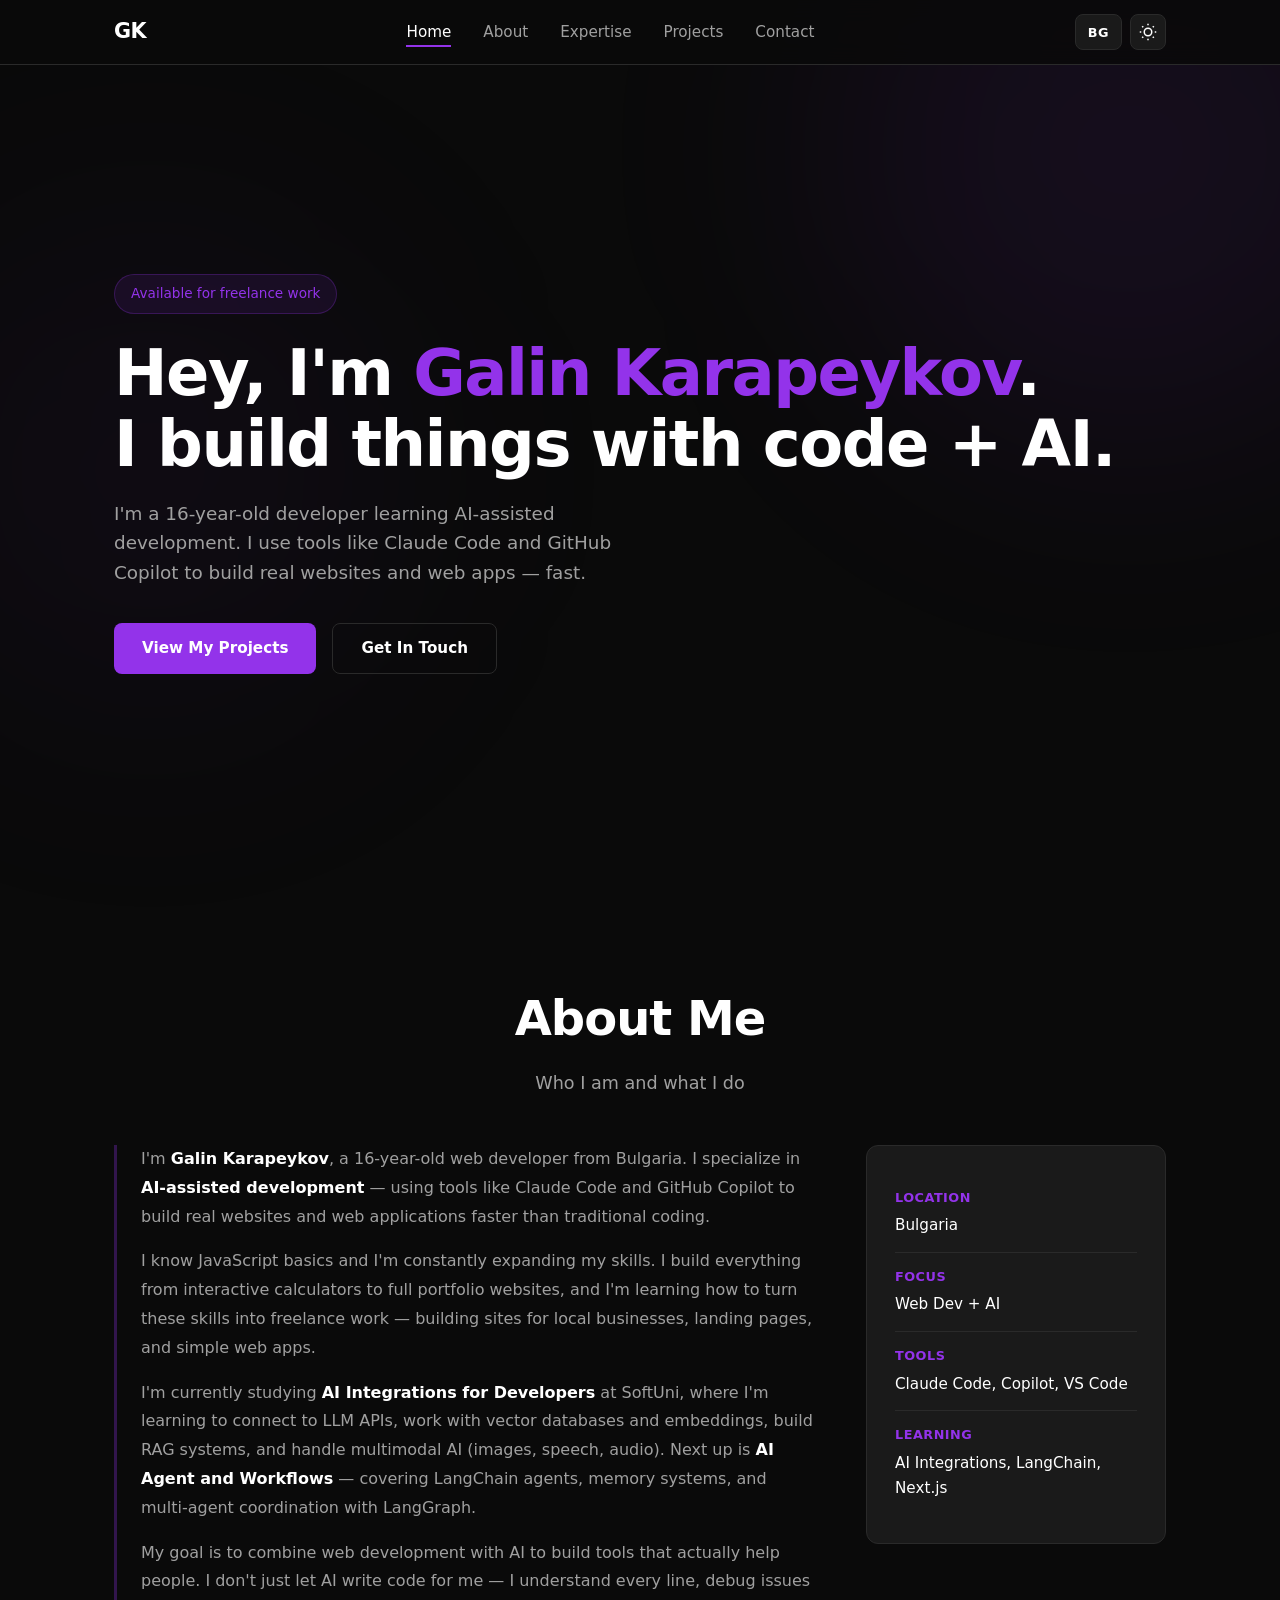
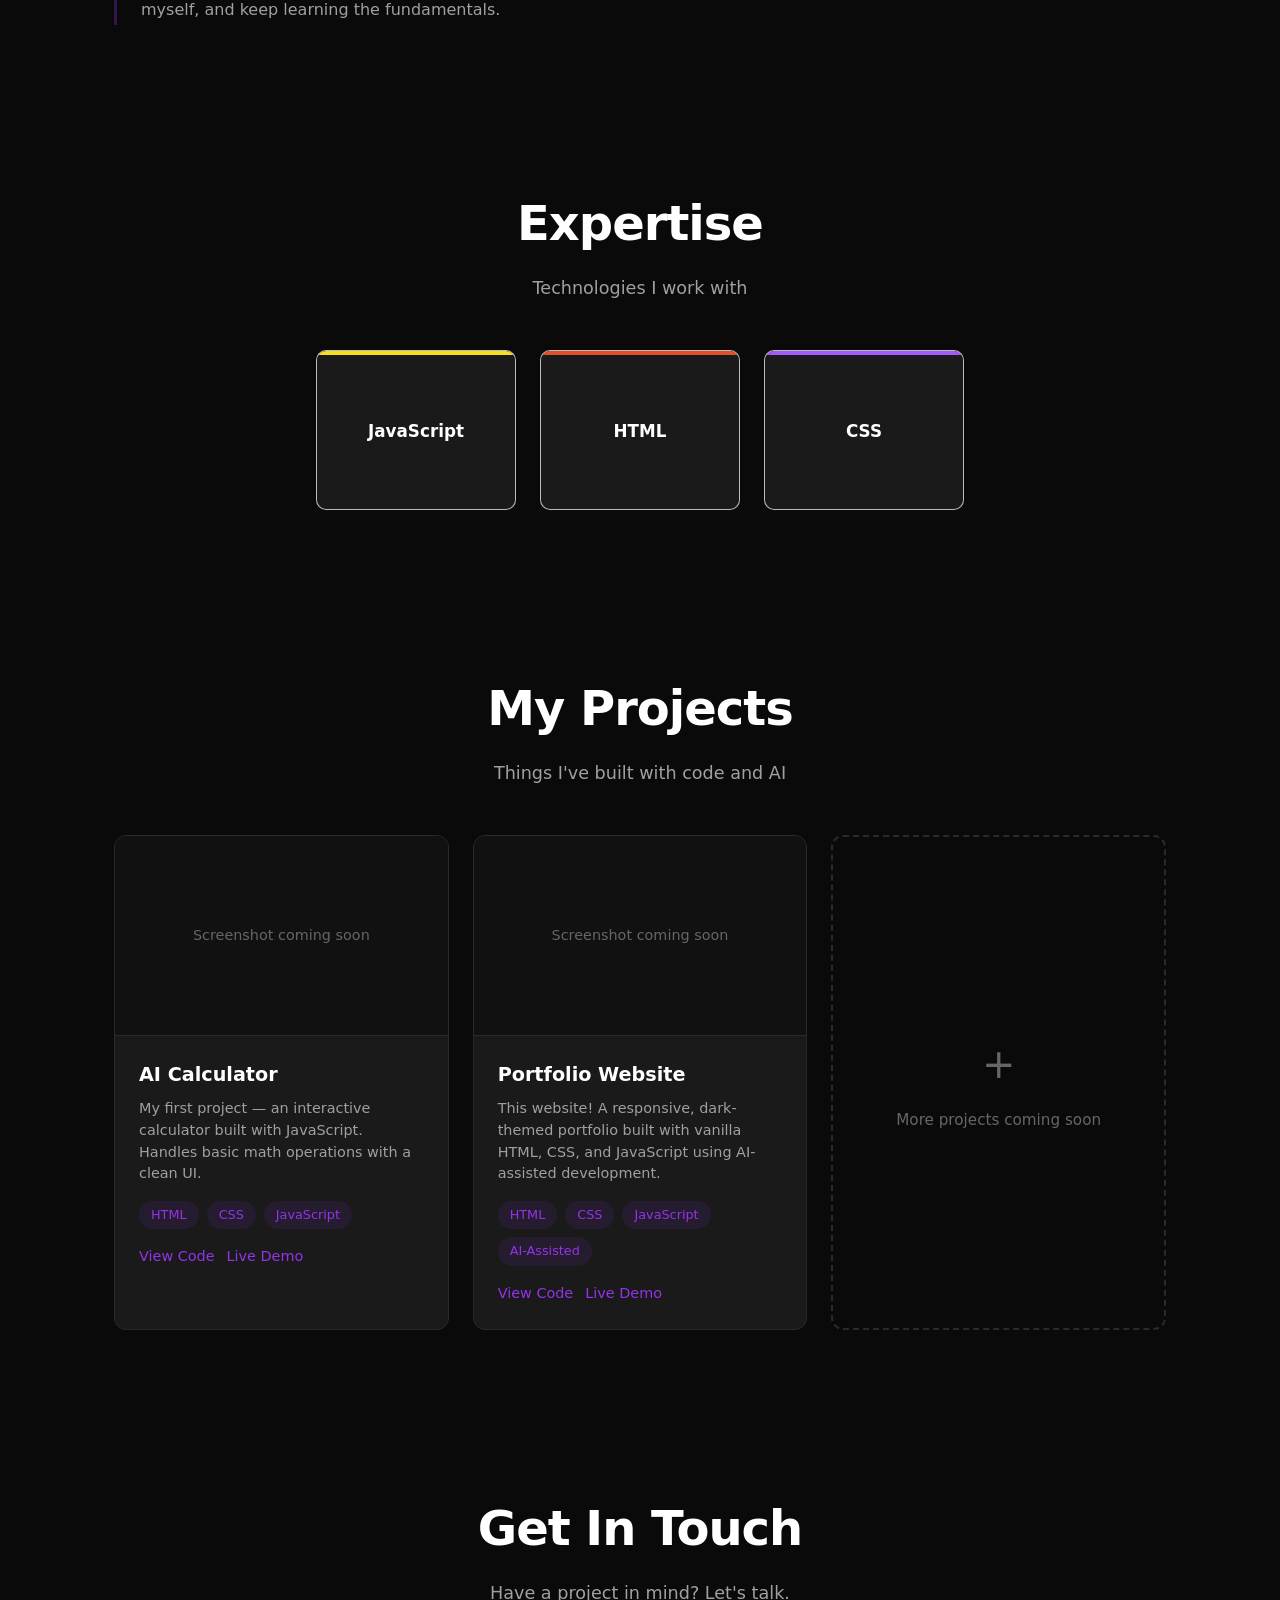
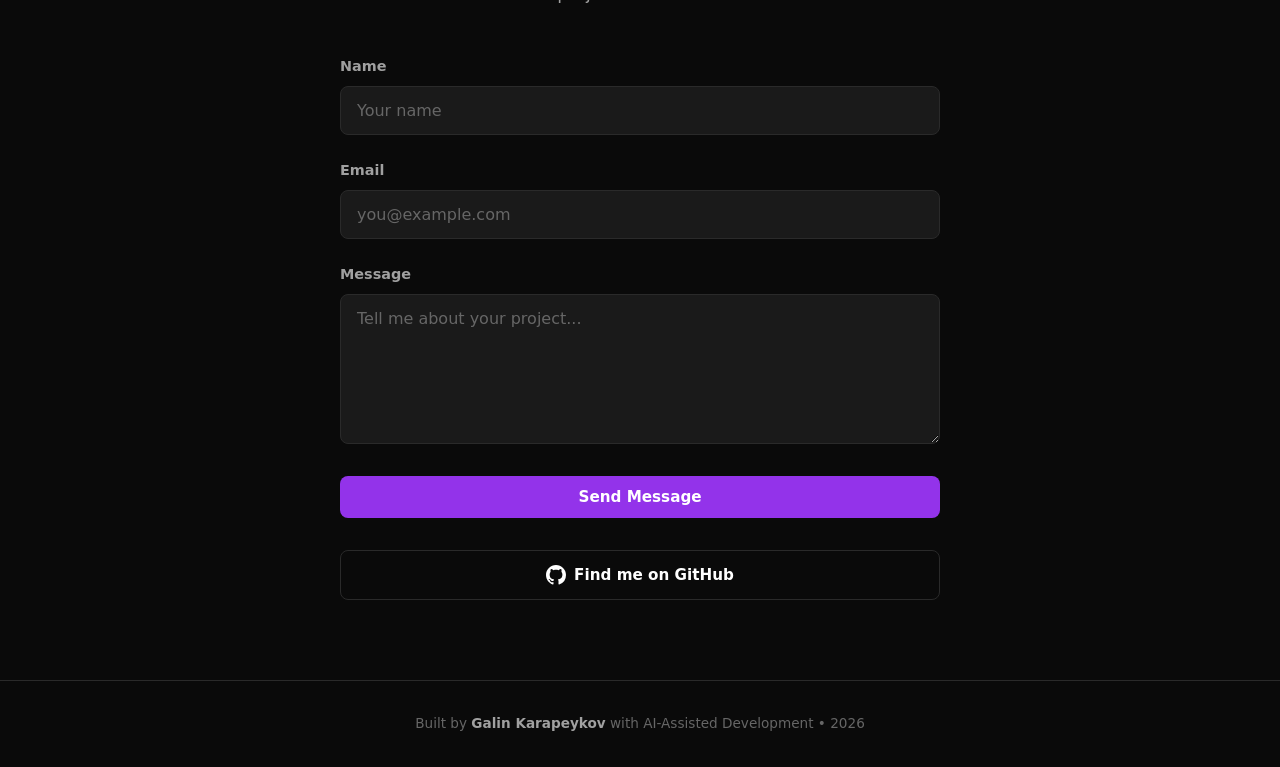
==== my-portfolio/index.html @ fb7d3550 "add portfolio website + extend course to 10 days Portfolio: dark/light theme, BG/EN language toggle," ====
<!DOCTYPE html>
<html lang="en" data-theme="dark">
<head>
  <meta charset="UTF-8">
  <meta name="viewport" content="width=device-width, initial-scale=1.0">
  <title>Galin Karapeykov | Web Developer & AI Builder</title>
  <link rel="stylesheet" href="css/style.css">
</head>
<body>

  <!-- HEADER -->
  <header>
    <nav>
      <a href="#home" class="logo">GK</a>
      <ul class="nav-links">
        <li><a href="#home" data-i18n="nav-home">Home</a></li>
        <li><a href="#about" data-i18n="nav-about">About</a></li>
        <li><a href="#expertise" data-i18n="nav-expertise">Expertise</a></li>
        <li><a href="#projects" data-i18n="nav-projects">Projects</a></li>
        <li><a href="#contact" data-i18n="nav-contact">Contact</a></li>
      </ul>
      <div class="nav-controls">
        <button class="toggle-lang" aria-label="Switch language">BG</button>
        <button class="toggle-theme" aria-label="Toggle theme">
          <svg class="icon-sun" width="18" height="18" viewBox="0 0 24 24" fill="none" stroke="currentColor" stroke-width="2"><circle cx="12" cy="12" r="5"></circle><line x1="12" y1="1" x2="12" y2="3"></line><line x1="12" y1="21" x2="12" y2="23"></line><line x1="4.22" y1="4.22" x2="5.64" y2="5.64"></line><line x1="18.36" y1="18.36" x2="19.78" y2="19.78"></line><line x1="1" y1="12" x2="3" y2="12"></line><line x1="21" y1="12" x2="23" y2="12"></line><line x1="4.22" y1="19.78" x2="5.64" y2="18.36"></line><line x1="18.36" y1="5.64" x2="19.78" y2="4.22"></line></svg>
          <svg class="icon-moon" width="18" height="18" viewBox="0 0 24 24" fill="none" stroke="currentColor" stroke-width="2"><path d="M21 12.79A9 9 0 1 1 11.21 3 7 7 0 0 0 21 12.79z"></path></svg>
        </button>
        <button class="menu-toggle" aria-label="Toggle menu">
          <span></span>
          <span></span>
          <span></span>
        </button>
      </div>
    </nav>
  </header>

  <!-- MAIN CONTENT -->
  <main>

    <!-- HOME / HERO -->
    <section id="home" class="hero">
      <div class="hero-badge" data-i18n="hero-badge">Available for freelance work</div>
      <h1 data-i18n-html="hero-title">Hey, I'm <span class="accent">Galin Karapeykov</span>.<br>I build things with code&nbsp;+&nbsp;AI.</h1>
      <p data-i18n="hero-desc">I'm a 16-year-old developer learning AI-assisted development. I use tools like Claude Code and GitHub Copilot to build real websites and web apps — fast.</p>
      <div class="hero-buttons">
        <a href="#projects" class="btn btn-primary" data-i18n="hero-btn-projects">View My Projects</a>
        <a href="#contact" class="btn btn-secondary" data-i18n="hero-btn-contact">Get In Touch</a>
      </div>
    </section>

    <!-- ABOUT ME -->
    <section id="about">
      <div class="section-header reveal">
        <h2 data-i18n="about-title">About Me</h2>
        <p data-i18n="about-subtitle">Who I am and what I do</p>
      </div>

      <div class="about-content reveal">
        <div class="about-text">
          <p data-i18n-html="about-p1">I'm <strong>Galin Karapeykov</strong>, a 16-year-old web developer from Bulgaria. I specialize in <strong>AI-assisted development</strong> — using tools like Claude Code and GitHub Copilot to build real websites and web applications faster than traditional coding.</p>

          <p data-i18n="about-p2">I know JavaScript basics and I'm constantly expanding my skills. I build everything from interactive calculators to full portfolio websites, and I'm learning how to turn these skills into freelance work — building sites for local businesses, landing pages, and simple web apps.</p>

          <p data-i18n-html="about-p3">I'm currently studying <strong>AI Integrations for Developers</strong> at SoftUni, where I'm learning to connect to LLM APIs, work with vector databases and embeddings, build RAG systems, and handle multimodal AI (images, speech, audio). Next up is <strong>AI Agent and Workflows</strong> — covering LangChain agents, memory systems, and multi-agent coordination with LangGraph.</p>

          <p data-i18n="about-p4">My goal is to combine web development with AI to build tools that actually help people. I don't just let AI write code for me — I understand every line, debug issues myself, and keep learning the fundamentals.</p>
        </div>

        <div class="about-details">
          <div class="detail-item">
            <span class="detail-label" data-i18n="detail-location">Location</span>
            <span class="detail-value" data-i18n="detail-location-val">Bulgaria</span>
          </div>
          <div class="detail-item">
            <span class="detail-label" data-i18n="detail-focus">Focus</span>
            <span class="detail-value" data-i18n="detail-focus-val">Web Dev + AI</span>
          </div>
          <div class="detail-item">
            <span class="detail-label" data-i18n="detail-tools">Tools</span>
            <span class="detail-value">Claude Code, Copilot, VS Code</span>
          </div>
          <div class="detail-item">
            <span class="detail-label" data-i18n="detail-learning">Learning</span>
            <span class="detail-value" data-i18n="detail-learning-val">AI Integrations, LangChain, Next.js</span>
          </div>
        </div>
      </div>
    </section>

    <!-- EXPERTISE -->
    <section id="expertise">
      <div class="section-header reveal">
        <h2 data-i18n="expertise-title">Expertise</h2>
        <p data-i18n="expertise-subtitle">Technologies I work with</p>
      </div>

      <div class="expertise-grid">
        <div class="skill-box reveal" style="--bar-color: #f7df1e;">
          <div class="skill-inner">
            <div class="skill-front">
              <div class="skill-bar"></div>
              <span class="skill-name">JavaScript</span>
            </div>
            <div class="skill-back">
              <div class="skill-bar"></div>
              <p data-i18n="skill-js">The programming language of the web. Makes sites interactive — clicks, animations, form validation, and dynamic content.</p>
            </div>
          </div>
        </div>
        <div class="skill-box reveal" style="--bar-color: #e34f26;">
          <div class="skill-inner">
            <div class="skill-front">
              <div class="skill-bar"></div>
              <span class="skill-name">HTML</span>
            </div>
            <div class="skill-back">
              <div class="skill-bar"></div>
              <p data-i18n="skill-html">The skeleton of every webpage. Defines structure — headings, paragraphs, images, links, and forms. The foundation of the web.</p>
            </div>
          </div>
        </div>
        <div class="skill-box reveal" style="--bar-color: #a259ff;">
          <div class="skill-inner">
            <div class="skill-front">
              <div class="skill-bar"></div>
              <span class="skill-name">CSS</span>
            </div>
            <div class="skill-back">
              <div class="skill-bar"></div>
              <p data-i18n="skill-css">The design language of the web. Controls colors, fonts, layouts, animations, and responsiveness. Makes sites look professional.</p>
            </div>
          </div>
        </div>
      </div>
    </section>

    <!-- PROJECTS -->
    <section id="projects">
      <div class="section-header reveal">
        <h2 data-i18n="projects-title">My Projects</h2>
        <p data-i18n="projects-subtitle">Things I've built with code and AI</p>
      </div>

      <div class="projects-grid">
        <div class="project-card reveal">
          <div class="project-image" data-i18n="proj-img">Screenshot coming soon</div>
          <div class="project-info">
            <h3 data-i18n="proj1-title">AI Calculator</h3>
            <p data-i18n="proj1-desc">My first project — an interactive calculator built with JavaScript. Handles basic math operations with a clean UI.</p>
            <div class="project-tags">
              <span class="tag">HTML</span>
              <span class="tag">CSS</span>
              <span class="tag">JavaScript</span>
            </div>
            <div class="project-links">
              <a href="#" data-i18n="proj-code">View Code</a>
              <a href="#" data-i18n="proj-demo">Live Demo</a>
            </div>
          </div>
        </div>

        <div class="project-card reveal">
          <div class="project-image" data-i18n="proj-img">Screenshot coming soon</div>
          <div class="project-info">
            <h3 data-i18n="proj2-title">Portfolio Website</h3>
            <p data-i18n="proj2-desc">This website! A responsive, dark-themed portfolio built with vanilla HTML, CSS, and JavaScript using AI-assisted development.</p>
            <div class="project-tags">
              <span class="tag">HTML</span>
              <span class="tag">CSS</span>
              <span class="tag">JavaScript</span>
              <span class="tag">AI-Assisted</span>
            </div>
            <div class="project-links">
              <a href="#" data-i18n="proj-code">View Code</a>
              <a href="#" data-i18n="proj-demo">Live Demo</a>
            </div>
          </div>
        </div>

        <div class="project-card add-project reveal">
          <div class="add-icon">+</div>
          <p data-i18n="proj-more">More projects coming soon</p>
        </div>
      </div>
    </section>

    <!-- CONTACT -->
    <section id="contact">
      <div class="section-header reveal">
        <h2 data-i18n="contact-title">Get In Touch</h2>
        <p data-i18n="contact-subtitle">Have a project in mind? Let's talk.</p>
      </div>

      <div class="contact-container">
        <form id="contact-form">
          <div class="form-group reveal">
            <label for="name" data-i18n="form-name">Name</label>
            <input type="text" id="name" placeholder="Your name" data-i18n-ph="form-name-ph">
            <p class="error-message" data-i18n="err-name">Please enter your name</p>
          </div>

          <div class="form-group reveal">
            <label for="email" data-i18n="form-email">Email</label>
            <input type="email" id="email" placeholder="you@example.com">
            <p class="error-message" data-i18n="err-email">Please enter a valid email</p>
          </div>

          <div class="form-group reveal">
            <label for="message" data-i18n="form-message">Message</label>
            <textarea id="message" placeholder="Tell me about your project..." data-i18n-ph="form-msg-ph"></textarea>
            <p class="error-message" data-i18n="err-message">Please enter a message</p>
          </div>

          <button type="submit" class="btn btn-primary reveal" style="width: 100%; justify-content: center;" data-i18n="form-send">
            Send Message
          </button>
        </form>

        <div class="success-message">
          <div class="success-icon">
            <svg viewBox="0 0 24 24"><path d="M4 12l6 6L20 6"></path></svg>
          </div>
          <h2 data-i18n="success-title">Message Sent!</h2>
          <p data-i18n="success-desc">Thanks for reaching out. I'll get back to you soon.</p>
          <button id="reset-form" class="btn btn-secondary" style="margin-top: 24px;" data-i18n="form-reset">Send Another Message</button>
        </div>

        <a href="https://github.com/GalinKarapeykov" target="_blank" rel="noopener noreferrer" class="btn btn-github contact-github">
          <svg width="20" height="20" viewBox="0 0 24 24" fill="currentColor"><path d="M12 0C5.37 0 0 5.37 0 12c0 5.31 3.435 9.795 8.205 11.385.6.105.825-.255.825-.57 0-.285-.015-1.23-.015-2.235-3.015.555-3.795-.735-4.035-1.41-.135-.345-.72-1.41-1.23-1.695-.42-.225-1.02-.78-.015-.795.945-.015 1.62.87 1.845 1.23 1.08 1.815 2.805 1.305 3.495.99.105-.78.42-1.305.765-1.605-2.67-.3-5.46-1.335-5.46-5.925 0-1.305.465-2.385 1.23-3.225-.12-.3-.54-1.53.12-3.18 0 0 1.005-.315 3.3 1.23.96-.27 1.98-.405 3-.405s2.04.135 3 .405c2.295-1.56 3.3-1.23 3.3-1.23.66 1.65.24 2.88.12 3.18.765.84 1.23 1.905 1.23 3.225 0 4.605-2.805 5.625-5.475 5.925.435.375.81 1.095.81 2.22 0 1.605-.015 2.895-.015 3.3 0 .315.225.69.825.57A12.02 12.02 0 0 0 24 12c0-6.63-5.37-12-12-12z"></path></svg>
          <span data-i18n="github-btn">Find me on GitHub</span>
        </a>
      </div>
    </section>

  </main>

  <!-- FOOTER -->
  <footer>
    <p data-i18n-html="footer">Built by <strong>Galin Karapeykov</strong> with AI-Assisted Development • 2026</p>
  </footer>

  


  <script src="js/script.js"></script>
</body></html>
---- my-portfolio/css/style.css ----
/* ===== CSS CUSTOM PROPERTIES ===== */
[data-theme="dark"] {
  --bg-primary: #0a0a0a;
  --bg-secondary: #111111;
  --bg-card: #1a1a1a;
  --accent: #9333ea;
  --accent-hover: #7c22ce;
  --accent-glow: rgba(147, 51, 234, 0.15);
  --text-primary: #ffffff;
  --text-secondary: #a0a0a0;
  --text-muted: #666666;
  --border: #2a2a2a;
  --header-bg: rgba(10, 10, 10, 0.85);
  --skill-border: rgba(255, 255, 255, 0.7);
  --skill-border-hover: #ffffff;
  --glow-1: rgba(147, 51, 234, 0.08);
  --glow-2: rgba(107, 33, 168, 0.06);
}

[data-theme="light"] {
  --bg-primary: #f0f2f5;
  --bg-secondary: #e4e7eb;
  --bg-card: #ffffff;
  --accent: #7c3aed;
  --accent-hover: #6d28d9;
  --accent-glow: rgba(124, 58, 237, 0.1);
  --text-primary: #1a1a2e;
  --text-secondary: #555566;
  --text-muted: #888899;
  --border: #d8dbe0;
  --header-bg: rgba(240, 242, 245, 0.85);
  --skill-border: rgba(30, 30, 50, 0.5);
  --skill-border-hover: #1a1a2e;
  --glow-1: rgba(96, 165, 250, 0.1);
  --glow-2: rgba(147, 197, 253, 0.08);
}

:root {
  --radius: 12px;
  --transition: 0.3s ease;
}

/* ===== RESET & BASE ===== */
*,
*::before,
*::after {
  margin: 0;
  padding: 0;
  box-sizing: border-box;
}

html {
  scroll-behavior: smooth;
}

body {
  font-family: 'Inter', 'Segoe UI', system-ui, -apple-system, sans-serif;
  background-color: var(--bg-primary);
  color: var(--text-primary);
  line-height: 1.6;
  min-height: 100vh;
  overflow-x: hidden;
  transition: background-color 0.4s ease, color 0.4s ease;
}

/* Ambient glow blobs */
body::before,
body::after {
  content: '';
  position: fixed;
  border-radius: 50%;
  pointer-events: none;
  z-index: -1;
  filter: blur(120px);
  transition: background 0.4s ease;
}

body::before {
  width: 600px;
  height: 600px;
  background: var(--glow-1);
  top: -150px;
  right: -150px;
}

body::after {
  width: 500px;
  height: 500px;
  background: var(--glow-2);
  bottom: 20%;
  left: -100px;
}

a {
  color: var(--accent);
  text-decoration: none;
  transition: color var(--transition);
}

a:hover {
  color: var(--accent-hover);
}

img {
  max-width: 100%;
  display: block;
}

/* ===== HEADER & NAVIGATION ===== */
header {
  position: fixed;
  top: 0;
  left: 0;
  right: 0;
  z-index: 1000;
  background: var(--header-bg);
  backdrop-filter: blur(12px);
  border-bottom: 1px solid var(--border);
  transition: background var(--transition), border-color var(--transition);
}

nav {
  max-width: 1100px;
  margin: 0 auto;
  padding: 0 24px;
  height: 64px;
  display: grid;
  grid-template-columns: auto 1fr auto;
  align-items: center;
  gap: 16px;
}

.logo {
  font-size: 1.3rem;
  font-weight: 700;
  color: var(--text-primary);
  letter-spacing: -0.5px;
}

.nav-links {
  display: flex;
  list-style: none;
  gap: 32px;
  justify-self: center;
}

.nav-links a {
  color: var(--text-secondary);
  font-size: 0.95rem;
  font-weight: 500;
  position: relative;
  padding: 4px 0;
}

.nav-links a::after {
  content: '';
  position: absolute;
  bottom: -2px;
  left: 0;
  width: 0;
  height: 2px;
  background: var(--accent);
  transition: width var(--transition);
}

.nav-links a:hover,
.nav-links a.active {
  color: var(--text-primary);
}

.nav-links a:hover::after,
.nav-links a.active::after {
  width: 100%;
}

/* Nav controls (theme + lang + hamburger) */
.nav-controls {
  display: flex;
  align-items: center;
  gap: 8px;
  justify-self: end;
}

.toggle-theme,
.toggle-lang {
  background: var(--bg-card);
  border: 1px solid var(--border);
  color: var(--text-primary);
  cursor: pointer;
  border-radius: 8px;
  transition: all var(--transition);
  display: flex;
  align-items: center;
  justify-content: center;
}

.toggle-theme {
  width: 36px;
  height: 36px;
  padding: 0;
}

.toggle-theme:hover,
.toggle-lang:hover {
  border-color: var(--accent);
  color: var(--accent);
}

/* Show sun in dark mode, moon in light mode */
[data-theme="dark"] .icon-sun { display: block; }
[data-theme="dark"] .icon-moon { display: none; }
[data-theme="light"] .icon-sun { display: none; }
[data-theme="light"] .icon-moon { display: block; }

.toggle-lang {
  height: 36px;
  padding: 0 12px;
  font-size: 0.8rem;
  font-weight: 700;
  font-family: inherit;
  letter-spacing: 0.5px;
}

/* Mobile menu button */
.menu-toggle {
  display: none;
  background: none;
  border: none;
  cursor: pointer;
  padding: 4px;
}

.menu-toggle span {
  display: block;
  width: 24px;
  height: 2px;
  background: var(--text-primary);
  margin: 6px 0;
  transition: var(--transition);
  border-radius: 2px;
}

.menu-toggle.active span:nth-child(1) {
  transform: rotate(45deg) translate(5px, 6px);
}

.menu-toggle.active span:nth-child(2) {
  opacity: 0;
}

.menu-toggle.active span:nth-child(3) {
  transform: rotate(-45deg) translate(5px, -6px);
}

/* ===== MAIN CONTENT ===== */
main {
  padding-top: 64px;
}

section {
  padding: 80px 24px;
  max-width: 1100px;
  margin: 0 auto;
}

/* ===== HERO SECTION ===== */
.hero {
  min-height: calc(100vh - 64px);
  display: flex;
  flex-direction: column;
  justify-content: center;
  padding-top: 64px;
}

.hero-badge {
  display: inline-flex;
  align-items: center;
  gap: 8px;
  background: rgba(147, 51, 234, 0.1);
  border: 1px solid rgba(147, 51, 234, 0.25);
  padding: 8px 16px;
  border-radius: 100px;
  font-size: 0.85rem;
  color: var(--accent);
  width: fit-content;
  margin-bottom: 24px;
  animation: fadeInUp 0.6s ease;
}

.hero h1 {
  font-size: clamp(2.5rem, 6vw, 4rem);
  font-weight: 800;
  line-height: 1.1;
  letter-spacing: -1.5px;
  margin-bottom: 20px;
  animation: fadeInUp 0.6s ease 0.1s both;
}

.hero h1 .accent {
  color: var(--accent);
}

.hero p {
  font-size: 1.15rem;
  color: var(--text-secondary);
  max-width: 540px;
  margin-bottom: 36px;
  animation: fadeInUp 0.6s ease 0.2s both;
}

.hero-buttons {
  display: flex;
  gap: 16px;
  flex-wrap: wrap;
  animation: fadeInUp 0.6s ease 0.3s both;
}

/* ===== BUTTONS ===== */
.btn {
  display: inline-flex;
  align-items: center;
  gap: 8px;
  padding: 12px 28px;
  border-radius: 8px;
  font-size: 0.95rem;
  font-weight: 600;
  cursor: pointer;
  transition: all var(--transition);
  border: none;
  font-family: inherit;
}

.btn-primary {
  background: var(--accent);
  color: #fff;
}

.btn-primary:hover {
  background: var(--accent-hover);
  color: #fff;
  transform: translateY(-2px);
  box-shadow: 0 8px 24px rgba(147, 51, 234, 0.35);
}

.btn-secondary {
  background: transparent;
  color: var(--text-primary);
  border: 1px solid var(--border);
}

.btn-secondary:hover {
  border-color: var(--accent);
  color: var(--accent);
  transform: translateY(-2px);
}

.btn-github {
  background: transparent;
  color: var(--text-primary);
  border: 1px solid var(--border);
}

.btn-github svg {
  flex-shrink: 0;
}

.btn-github:hover {
  border-color: var(--text-primary);
  transform: translateY(-2px);
  background: rgba(128, 128, 128, 0.05);
  color: var(--text-primary);
}

.contact-github {
  margin-top: 32px;
  justify-content: center;
  width: 100%;
}

/* ===== ABOUT ME ===== */
.about-content {
  display: grid;
  grid-template-columns: 1fr 300px;
  gap: 48px;
  align-items: start;
}

.about-text {
  border-left: 3px solid rgba(147, 51, 234, 0.3);
  padding-left: 24px;
}

.about-text p {
  color: var(--text-secondary);
  font-size: 1rem;
  line-height: 1.8;
  margin-bottom: 16px;
}

.about-text p:last-child {
  margin-bottom: 0;
}

.about-text strong {
  color: var(--text-primary);
}

.about-details {
  background: var(--bg-card);
  border: 1px solid var(--border);
  border-radius: var(--radius);
  padding: 28px;
  transition: background var(--transition), border-color var(--transition);
}

.detail-item {
  padding: 14px 0;
  border-bottom: 1px solid var(--border);
}

.detail-item:last-child {
  border-bottom: none;
}

.detail-label {
  display: block;
  font-size: 0.8rem;
  font-weight: 600;
  color: var(--accent);
  text-transform: uppercase;
  letter-spacing: 0.5px;
  margin-bottom: 4px;
}

.detail-value {
  color: var(--text-primary);
  font-size: 0.95rem;
  font-weight: 500;
}

/* ===== SECTION HEADER ===== */
.section-header {
  text-align: center;
  margin-bottom: 48px;
}

.section-header h2 {
  font-size: clamp(2rem, 5vw, 3rem);
  font-weight: 800;
  letter-spacing: -1px;
  margin-bottom: 12px;
}

.section-header p {
  color: var(--text-secondary);
  font-size: 1.1rem;
}

/* ===== EXPERTISE / FLIP CARDS ===== */
.expertise-grid {
  display: flex;
  flex-wrap: wrap;
  gap: 24px;
  justify-content: center;
}

.skill-box {
  width: 200px;
  height: 160px;
  perspective: 800px;
  cursor: pointer;
}

.skill-inner {
  width: 100%;
  height: 100%;
  position: relative;
  transform-style: preserve-3d;
  transition: transform 0.6s ease;
}

.skill-box.flipped .skill-inner {
  transform: rotateY(180deg);
}

.skill-front,
.skill-back {
  position: absolute;
  width: 100%;
  height: 100%;
  backface-visibility: hidden;
  border: 1px solid var(--skill-border);
  border-radius: 10px;
  overflow: hidden;
  background: var(--bg-card);
  transition: border-color var(--transition), background var(--transition);
}

.skill-front {
  display: flex;
  flex-direction: column;
}

.skill-front .skill-name {
  flex: 1;
  display: flex;
  align-items: center;
  justify-content: center;
  font-size: 1.05rem;
  font-weight: 600;
  color: var(--text-primary);
}

.skill-back {
  transform: rotateY(180deg);
  display: flex;
  flex-direction: column;
}

.skill-back p {
  flex: 1;
  display: flex;
  align-items: center;
  padding: 16px;
  font-size: 0.8rem;
  line-height: 1.5;
  color: var(--text-secondary);
  text-align: center;
}

.skill-bar {
  height: 4px;
  background: var(--bar-color);
  flex-shrink: 0;
}

.skill-box:hover .skill-front {
  border-color: var(--skill-border-hover);
  box-shadow: 0 8px 30px rgba(128, 128, 128, 0.08),
              0 0 40px var(--accent-glow);
}

/* ===== PROJECT CARDS ===== */
.projects-grid {
  display: grid;
  grid-template-columns: repeat(auto-fill, minmax(320px, 1fr));
  gap: 24px;
}

.project-card {
  background: var(--bg-card);
  border: 1px solid var(--border);
  border-radius: var(--radius);
  overflow: hidden;
  transition: all var(--transition);
}

.project-card:hover {
  transform: translateY(-4px);
  border-color: var(--accent);
  box-shadow: 0 12px 40px rgba(147, 51, 234, 0.12);
}

.project-image {
  width: 100%;
  height: 200px;
  background: var(--bg-secondary);
  display: flex;
  align-items: center;
  justify-content: center;
  color: var(--text-muted);
  font-size: 0.9rem;
  border-bottom: 1px solid var(--border);
  transition: background var(--transition);
}

.project-info {
  padding: 24px;
}

.project-info h3 {
  font-size: 1.2rem;
  font-weight: 700;
  margin-bottom: 8px;
}

.project-info p {
  color: var(--text-secondary);
  font-size: 0.9rem;
  margin-bottom: 16px;
  line-height: 1.5;
}

.project-tags {
  display: flex;
  flex-wrap: wrap;
  gap: 8px;
  margin-bottom: 16px;
}

.tag {
  background: rgba(147, 51, 234, 0.1);
  color: var(--accent);
  padding: 4px 12px;
  border-radius: 100px;
  font-size: 0.8rem;
  font-weight: 500;
}

.project-links {
  display: flex;
  gap: 12px;
}

.project-links a {
  font-size: 0.9rem;
  font-weight: 500;
}

/* Add project card */
.add-project {
  border: 2px dashed var(--border);
  background: transparent;
  display: flex;
  flex-direction: column;
  align-items: center;
  justify-content: center;
  min-height: 340px;
  cursor: default;
}

.add-project:hover {
  border-color: var(--text-muted);
  transform: none;
  box-shadow: none;
}

.add-icon {
  font-size: 2.5rem;
  color: var(--text-muted);
  margin-bottom: 12px;
}

.add-project p {
  color: var(--text-muted);
  font-size: 0.95rem;
}

/* ===== CONTACT FORM ===== */
.contact-container {
  max-width: 600px;
  margin: 0 auto;
}

.form-group {
  margin-bottom: 24px;
}

.form-group label {
  display: block;
  font-size: 0.9rem;
  font-weight: 600;
  margin-bottom: 8px;
  color: var(--text-secondary);
}

.form-group input,
.form-group textarea {
  width: 100%;
  padding: 14px 16px;
  background: var(--bg-card);
  border: 1px solid var(--border);
  border-radius: 8px;
  color: var(--text-primary);
  font-size: 1rem;
  font-family: inherit;
  transition: border-color var(--transition), background var(--transition);
  outline: none;
}

.form-group input:focus,
.form-group textarea:focus {
  border-color: var(--accent);
}

.form-group input::placeholder,
.form-group textarea::placeholder {
  color: var(--text-muted);
}

.form-group textarea {
  resize: vertical;
  min-height: 150px;
}

.form-group .error-message {
  color: #ff4444;
  font-size: 0.8rem;
  margin-top: 6px;
  display: none;
}

.form-group.error input,
.form-group.error textarea {
  border-color: #ff4444;
}

.form-group.error .error-message {
  display: block;
}

/* Form fade-out */
#contact-form {
  transition: opacity 0.4s ease, transform 0.4s ease;
}

#contact-form.hiding {
  opacity: 0;
  transform: translateY(-10px);
  pointer-events: none;
}

/* Success message */
.success-message {
  display: none;
  text-align: center;
  padding: 48px 24px;
}

.success-message.show {
  display: block;
}

/* Animated checkmark circle */
.success-icon {
  width: 80px;
  height: 80px;
  border-radius: 50%;
  background: var(--accent);
  margin: 0 auto 24px;
  display: flex;
  align-items: center;
  justify-content: center;
  animation: successPop 0.6s cubic-bezier(0.34, 1.56, 0.64, 1) 0.2s both;
  box-shadow: 0 8px 32px rgba(147, 51, 234, 0.35);
}

.success-icon svg {
  width: 36px;
  height: 36px;
  fill: none;
  stroke: #fff;
  stroke-width: 3;
  stroke-linecap: round;
  stroke-linejoin: round;
}

.success-icon svg path {
  stroke-dasharray: 40;
  stroke-dashoffset: 40;
  animation: checkDraw 0.4s ease 0.7s forwards;
}

.success-message h2 {
  font-size: 1.5rem;
  margin-bottom: 8px;
  opacity: 0;
  animation: fadeInUp 0.5s ease 0.9s forwards;
}

.success-message p {
  color: var(--text-secondary);
  opacity: 0;
  animation: fadeInUp 0.5s ease 1.05s forwards;
}

.success-message .btn {
  opacity: 0;
  animation: fadeInUp 0.5s ease 1.2s forwards;
}

/* Pulse ring behind the circle */
.success-icon::after {
  content: '';
  position: absolute;
  width: 80px;
  height: 80px;
  border-radius: 50%;
  border: 2px solid var(--accent);
  animation: successRing 0.8s ease 0.3s both;
}

@keyframes successPop {
  from {
    opacity: 0;
    transform: scale(0);
  }
  to {
    opacity: 1;
    transform: scale(1);
  }
}

@keyframes checkDraw {
  to {
    stroke-dashoffset: 0;
  }
}

@keyframes successRing {
  0% {
    transform: scale(1);
    opacity: 0.6;
  }
  100% {
    transform: scale(1.8);
    opacity: 0;
  }
}

/* ===== FOOTER ===== */
footer {
  border-top: 1px solid var(--border);
  padding: 32px 24px;
  text-align: center;
  transition: border-color var(--transition);
}

footer p {
  color: var(--text-muted);
  font-size: 0.85rem;
}

footer strong {
  color: var(--text-secondary);
}

footer a {
  color: var(--accent);
}

/* ===== ANIMATIONS ===== */
@keyframes fadeInUp {
  from {
    opacity: 0;
    transform: translateY(20px);
  }
  to {
    opacity: 1;
    transform: translateY(0);
  }
}

/* Scroll reveal animation */
.reveal {
  opacity: 0;
  transform: translateY(30px);
  transition: opacity 0.6s ease, transform 0.6s ease;
}

.reveal.visible {
  opacity: 1;
  transform: translateY(0);
}

/* ===== RESPONSIVE ===== */
@media (max-width: 768px) {
  .menu-toggle {
    display: block;
  }

  .nav-links {
    position: fixed;
    top: 64px;
    left: 0;
    right: 0;
    background: var(--header-bg);
    backdrop-filter: blur(12px);
    flex-direction: column;
    align-items: center;
    gap: 0;
    padding: 0;
    max-height: 0;
    overflow: hidden;
    transition: max-height 0.4s ease, padding 0.4s ease;
    border-bottom: 1px solid transparent;
  }

  .nav-links.open {
    max-height: 350px;
    padding: 16px 0;
    border-bottom-color: var(--border);
  }

  .nav-links li {
    width: 100%;
    text-align: center;
  }

  .nav-links a {
    display: block;
    padding: 12px 24px;
    font-size: 1rem;
  }

  .hero h1 {
    font-size: 2.2rem;
  }

  .hero-buttons {
    flex-direction: column;
  }

  .btn {
    justify-content: center;
  }

  .about-content {
    grid-template-columns: 1fr;
  }

  .skill-box {
    width: 160px;
    height: 140px;
  }

  .projects-grid {
    grid-template-columns: 1fr;
  }

  section {
    padding: 60px 20px;
  }
}
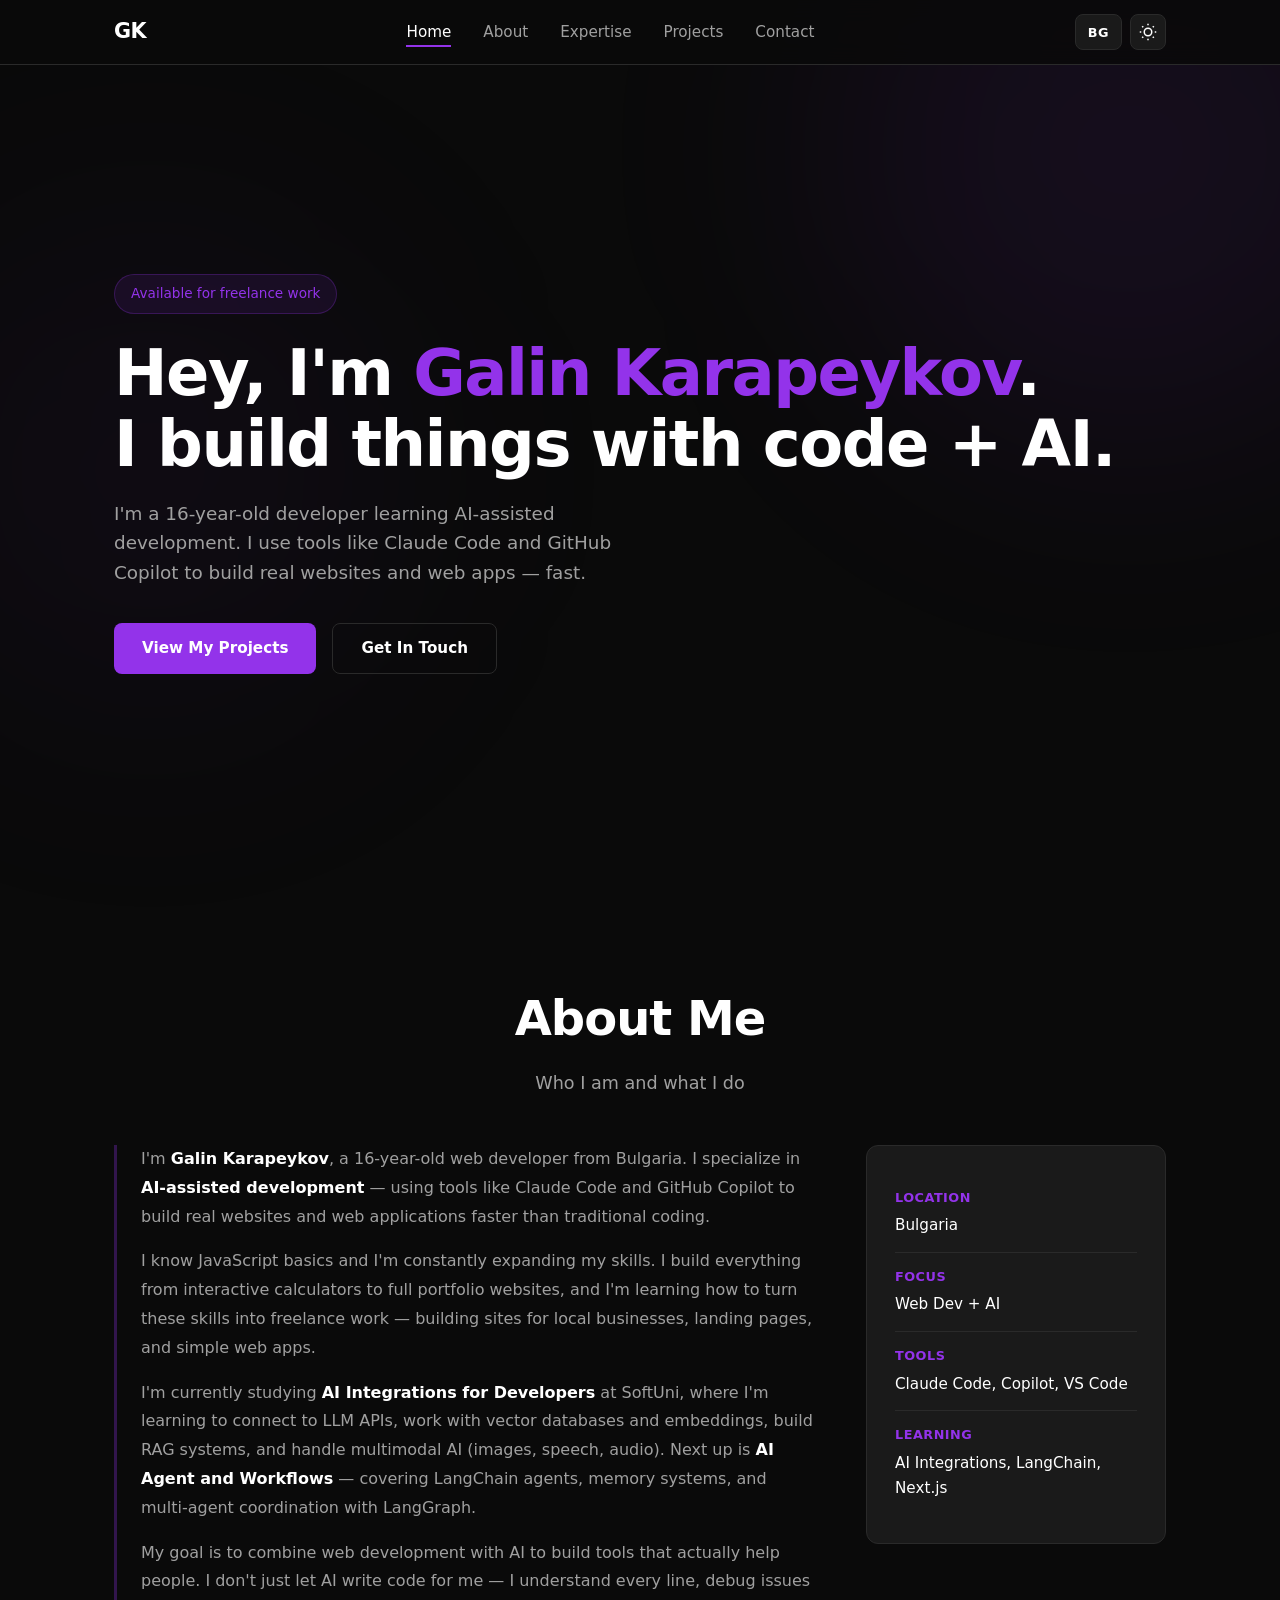
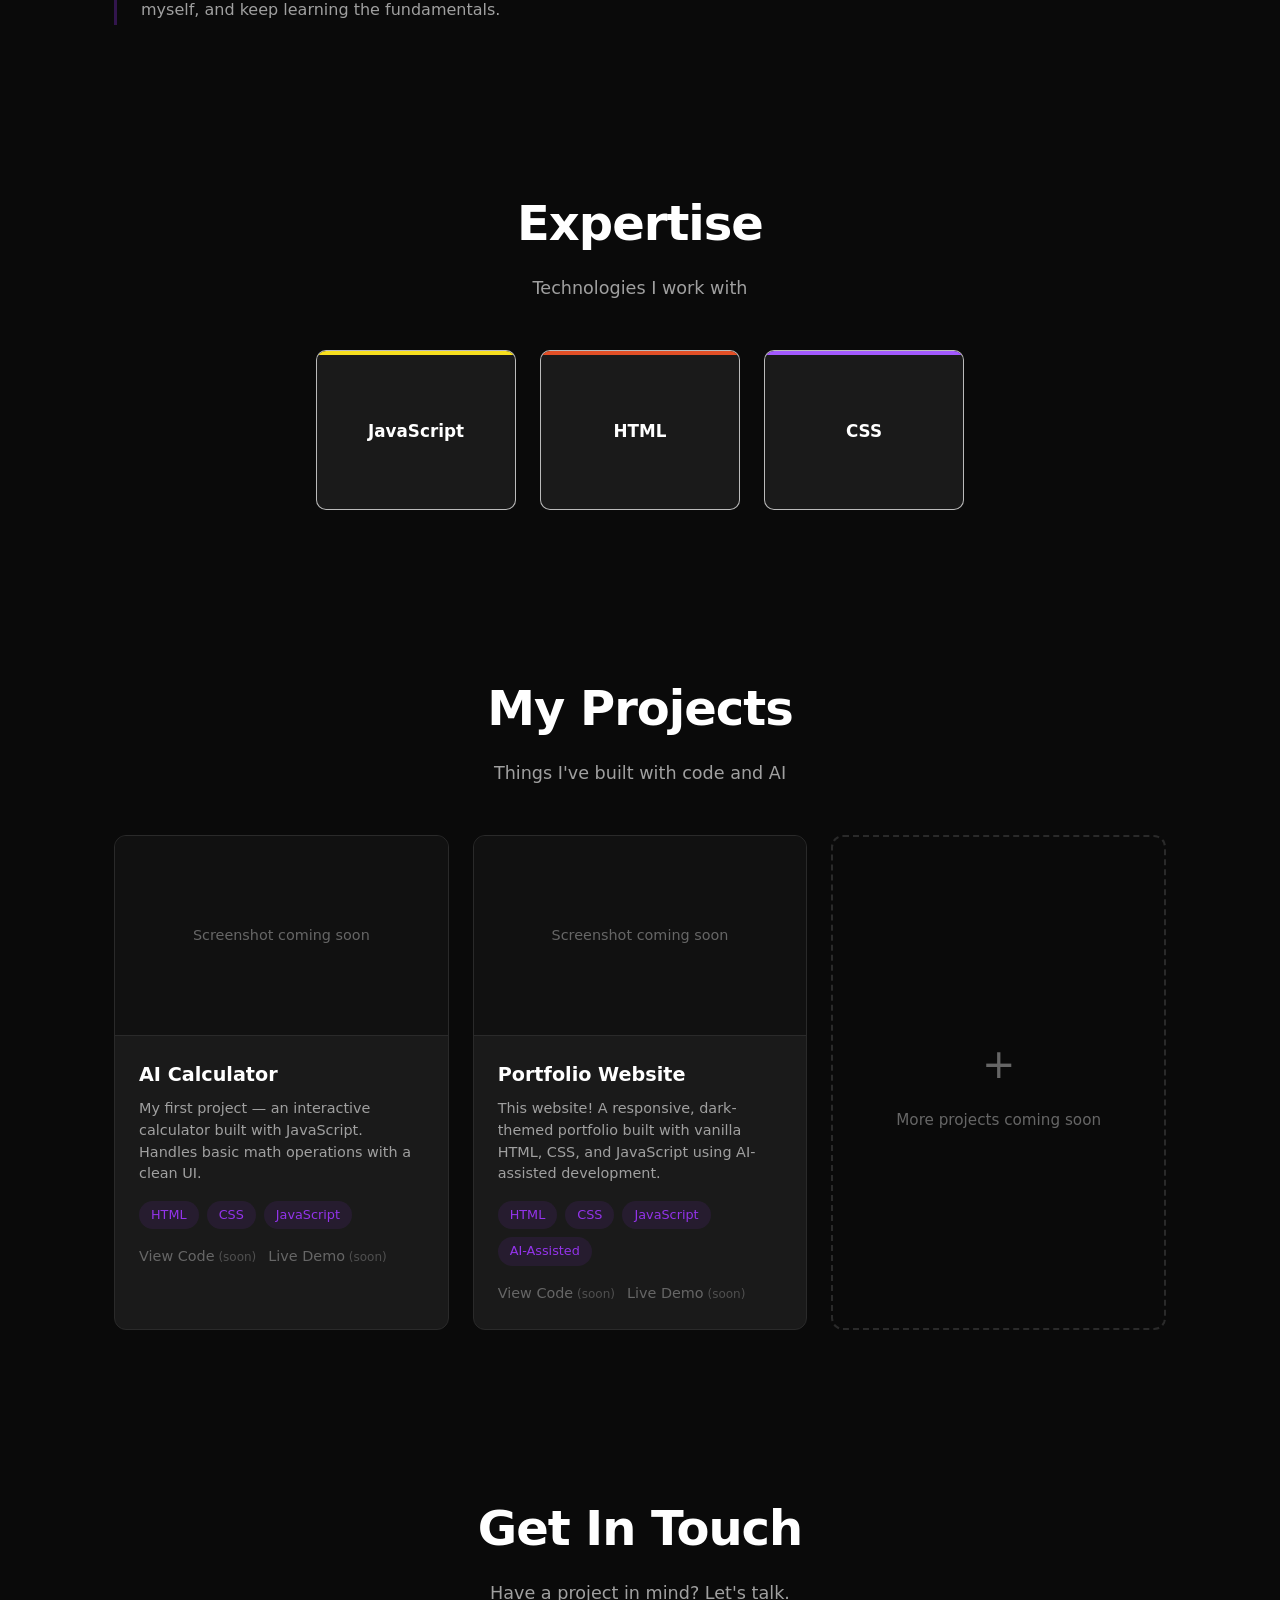
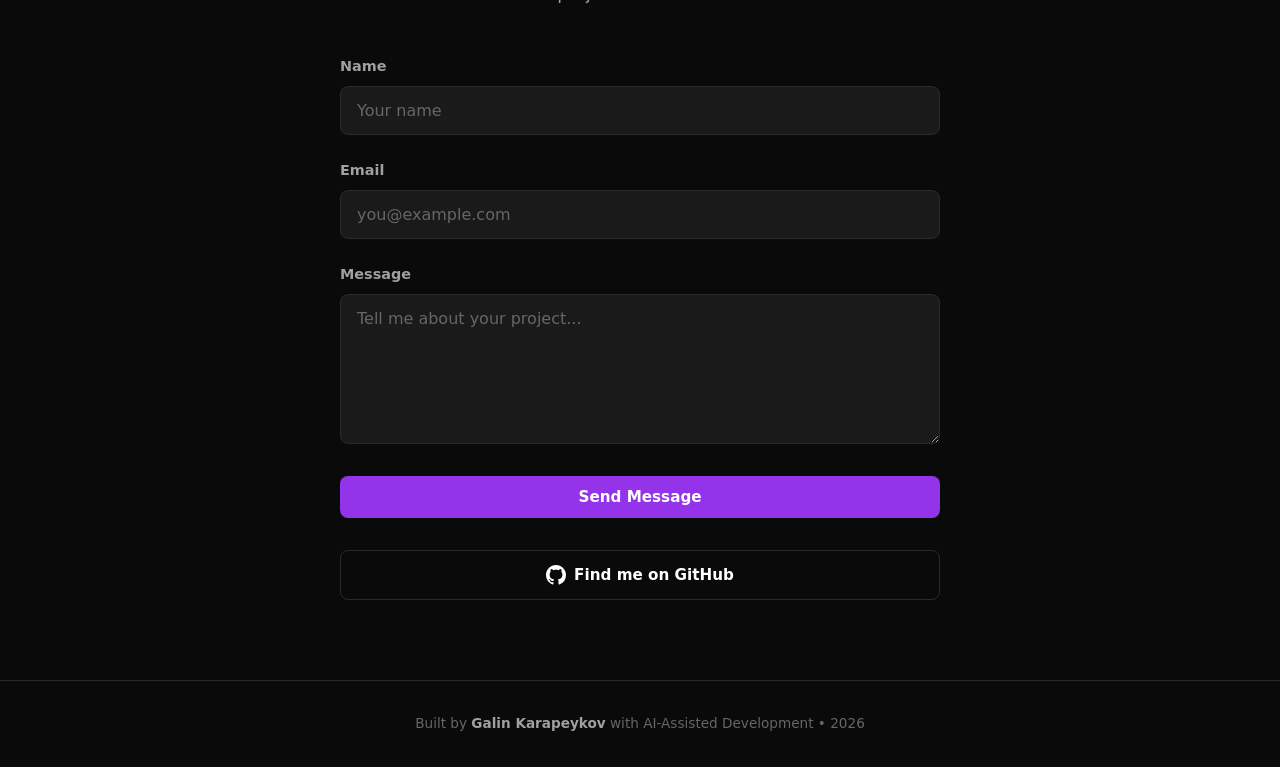
==== commit 4b947d90: "Add improved my-portfolio with performance, UX, and trust fixes - Throttle scroll event listener wit" ====
--- a/my-portfolio/index.html
+++ b/my-portfolio/index.html
@@ -153,8 +153,8 @@
               <span class="tag">JavaScript</span>
             </div>
             <div class="project-links">
-              <a href="#" data-i18n="proj-code">View Code</a>
-              <a href="#" data-i18n="proj-demo">Live Demo</a>
+              <span class="link-soon" data-i18n="proj-code">View Code</span>
+              <span class="link-soon" data-i18n="proj-demo">Live Demo</span>
             </div>
           </div>
         </div>
@@ -171,8 +171,8 @@
               <span class="tag">AI-Assisted</span>
             </div>
             <div class="project-links">
-              <a href="#" data-i18n="proj-code">View Code</a>
-              <a href="#" data-i18n="proj-demo">Live Demo</a>
+              <span class="link-soon" data-i18n="proj-code">View Code</span>
+              <span class="link-soon" data-i18n="proj-demo">Live Demo</span>
             </div>
           </div>
         </div>
@@ -220,9 +220,9 @@
           <div class="success-icon">
             <svg viewBox="0 0 24 24"><path d="M4 12l6 6L20 6"></path></svg>
           </div>
-          <h2 data-i18n="success-title">Message Sent!</h2>
-          <p data-i18n="success-desc">Thanks for reaching out. I'll get back to you soon.</p>
-          <button id="reset-form" class="btn btn-secondary" style="margin-top: 24px;" data-i18n="form-reset">Send Another Message</button>
+          <h2 data-i18n="success-title">Thanks for your interest!</h2>
+          <p data-i18n="success-desc">This form is a demo. To reach me, email me directly or find me on GitHub below.</p>
+          <button id="reset-form" class="btn btn-secondary" style="margin-top: 24px;" data-i18n="form-reset">Try Again</button>
         </div>
 
         <a href="https://github.com/GalinKarapeykov" target="_blank" rel="noopener noreferrer" class="btn btn-github contact-github">
--- a/my-portfolio/css/style.css
+++ b/my-portfolio/css/style.css
@@ -617,6 +617,22 @@
   font-weight: 500;
 }
 
+/* Disabled/coming-soon links — visually muted, not clickable */
+.link-soon {
+  font-size: 0.9rem;
+  font-weight: 500;
+  color: var(--text-muted);
+  cursor: default;
+  position: relative;
+}
+
+.link-soon::after {
+  content: " (soon)";
+  font-size: 0.75rem;
+  font-weight: 400;
+  opacity: 0.7;
+}
+
 /* Add project card */
 .add-project {
   border: 2px dashed var(--border);
